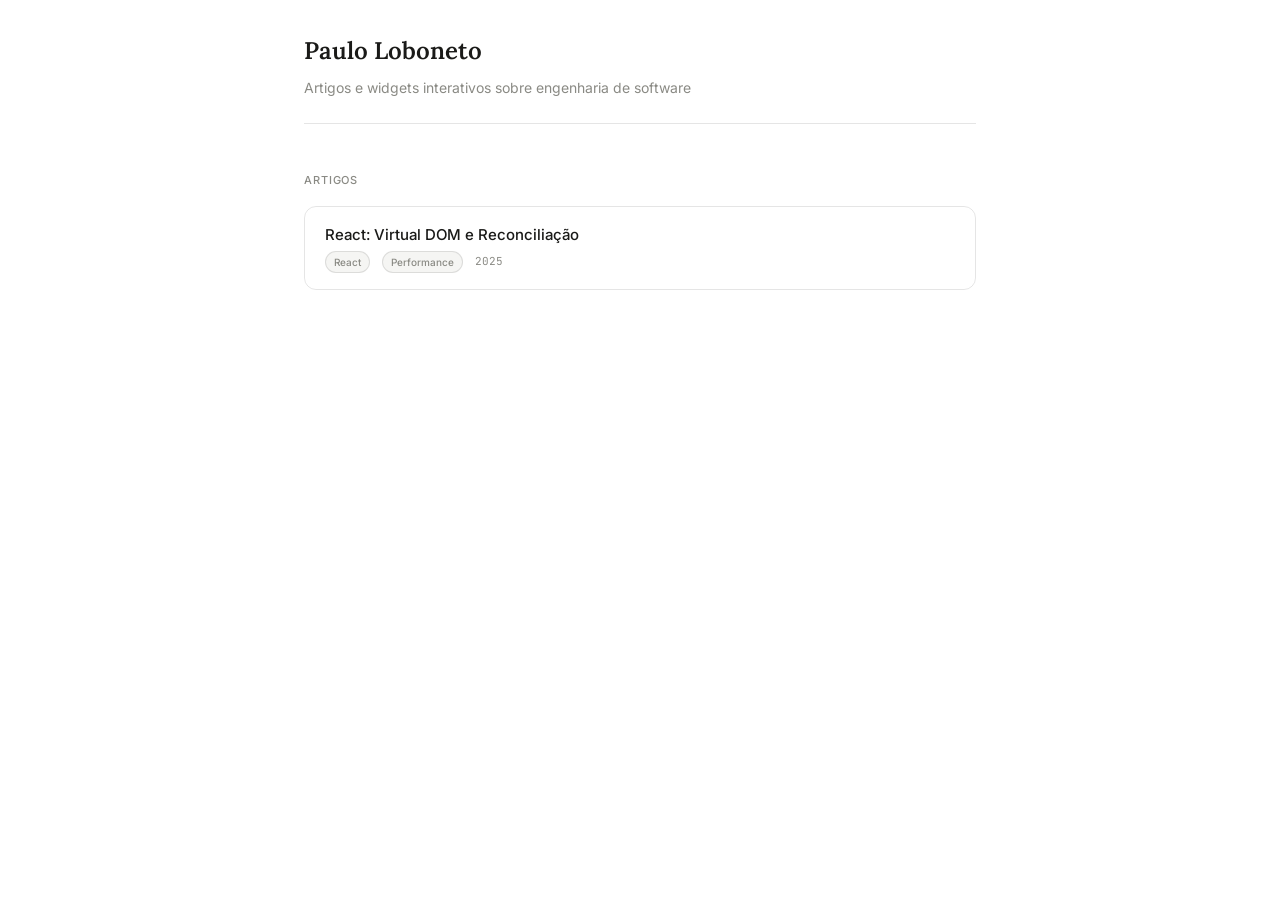
==== index.html @ aae31191 "atualizando widget" ====
<!DOCTYPE html>
<html lang="pt-BR">
<head>
<meta charset="UTF-8">
<meta name="viewport" content="width=device-width, initial-scale=1.0">
<title>Paulo Loboneto</title>
<link rel="preconnect" href="https://fonts.googleapis.com">
<link href="https://fonts.googleapis.com/css2?family=JetBrains+Mono:wght@400;500&family=Inter:wght@400;500&family=Lora:ital,wght@0,400;0,600;1,400&display=swap" rel="stylesheet">
<style>
  :root {
    --bg: #ffffff;
    --bg2: #f5f5f3;
    --bg3: #efefec;
    --text: #1a1a18;
    --text2: #5c5c58;
    --text3: #8a8a84;
    --border: rgba(0,0,0,0.1);
    --info-text: #185fa5;
    --radius: 8px;
    --radius-lg: 12px;
  }
  @media (prefers-color-scheme: dark) {
    :root {
      --bg: #1c1c1a;
      --bg2: #242422;
      --bg3: #2e2e2b;
      --text: #e8e8e2;
      --text2: #a8a8a0;
      --text3: #6a6a62;
      --border: rgba(255,255,255,0.1);
      --info-text: #85b7eb;
    }
  }

  *, *::before, *::after { box-sizing: border-box; margin: 0; padding: 0; }

  body {
    font-family: 'Inter', sans-serif;
    background: var(--bg);
    color: var(--text);
    padding: 2rem 1.5rem 4rem;
    max-width: 720px;
    margin: 0 auto;
    line-height: 1.6;
  }

  header {
    margin-bottom: 3rem;
    padding-bottom: 1.5rem;
    border-bottom: 0.5px solid var(--border);
  }
  header h1 {
    font-family: 'Lora', serif;
    font-size: 24px;
    font-weight: 600;
    margin-bottom: 0.4rem;
  }
  header p {
    font-size: 14px;
    color: var(--text3);
  }

  .section-label {
    font-size: 11px;
    font-weight: 500;
    letter-spacing: 0.08em;
    text-transform: uppercase;
    color: var(--text3);
    margin-bottom: 1rem;
  }

  .article-list {
    display: flex;
    flex-direction: column;
    gap: 2px;
  }

  /* ── To add a new article: copy one <a class="article-card"> block ── */
  .article-card {
    display: block;
    padding: 1rem 1.25rem;
    border-radius: var(--radius-lg);
    border: 0.5px solid var(--border);
    text-decoration: none;
    color: inherit;
    transition: background 0.15s;
  }
  .article-card:hover { background: var(--bg2); }

  .article-card .title {
    font-size: 15px;
    font-weight: 500;
    color: var(--text);
    margin-bottom: 0.25rem;
  }
  .article-card .desc {
    font-size: 13px;
    color: var(--text3);
    margin-bottom: 0.5rem;
  }
  .article-card .meta {
    display: flex;
    gap: 12px;
    align-items: center;
  }
  .article-card .tag {
    font-size: 10px;
    font-weight: 500;
    padding: 2px 8px;
    border-radius: 20px;
    background: var(--bg2);
    color: var(--text3);
    border: 0.5px solid var(--border);
  }
  .article-card .date {
    font-size: 11px;
    color: var(--text3);
    font-family: 'JetBrains Mono', monospace;
  }
</style>
</head>
<body>

<header>
  <h1>Paulo Loboneto</h1>
  <p>Artigos e widgets interativos sobre engenharia de software</p>
</header>

<div class="section-label">Artigos</div>

<div class="article-list">

  <!-- ── ADICIONAR NOVO ARTIGO: copie o bloco abaixo e ajuste href, title, desc, tag e date ── -->

  <a class="article-card" href="articles/virtual-dom-react.html">
    <div class="title">React: Virtual DOM e Reconciliação</div>
    <div class="meta">
      <span class="tag">React</span>
      <span class="tag">Performance</span>
      <span class="date">2025</span>
    </div>
  </a>

</div>

</body>
</html>
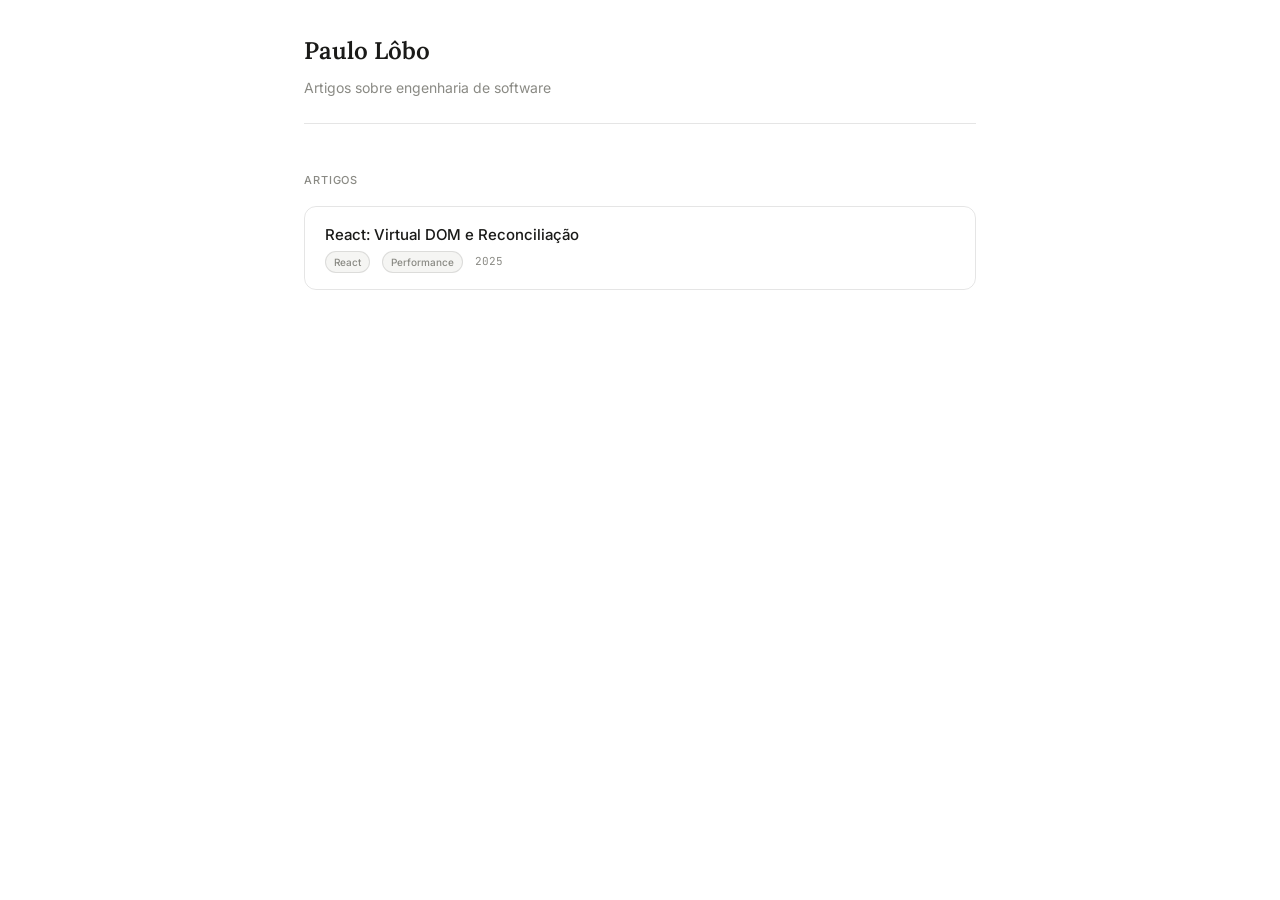
==== commit 410b874e: "Merge branch 'main' of https://github.com/PauloLoboNeto/pauloloboneto.github.io" ====
--- a/index.html
+++ b/index.html
@@ -122,8 +122,8 @@
 <body>
 
 <header>
-  <h1>Paulo Loboneto</h1>
-  <p>Artigos e widgets interativos sobre engenharia de software</p>
+  <h1>Paulo Lôbo</h1>
+  <p>Artigos sobre engenharia de software</p>
 </header>
 
 <div class="section-label">Artigos</div>
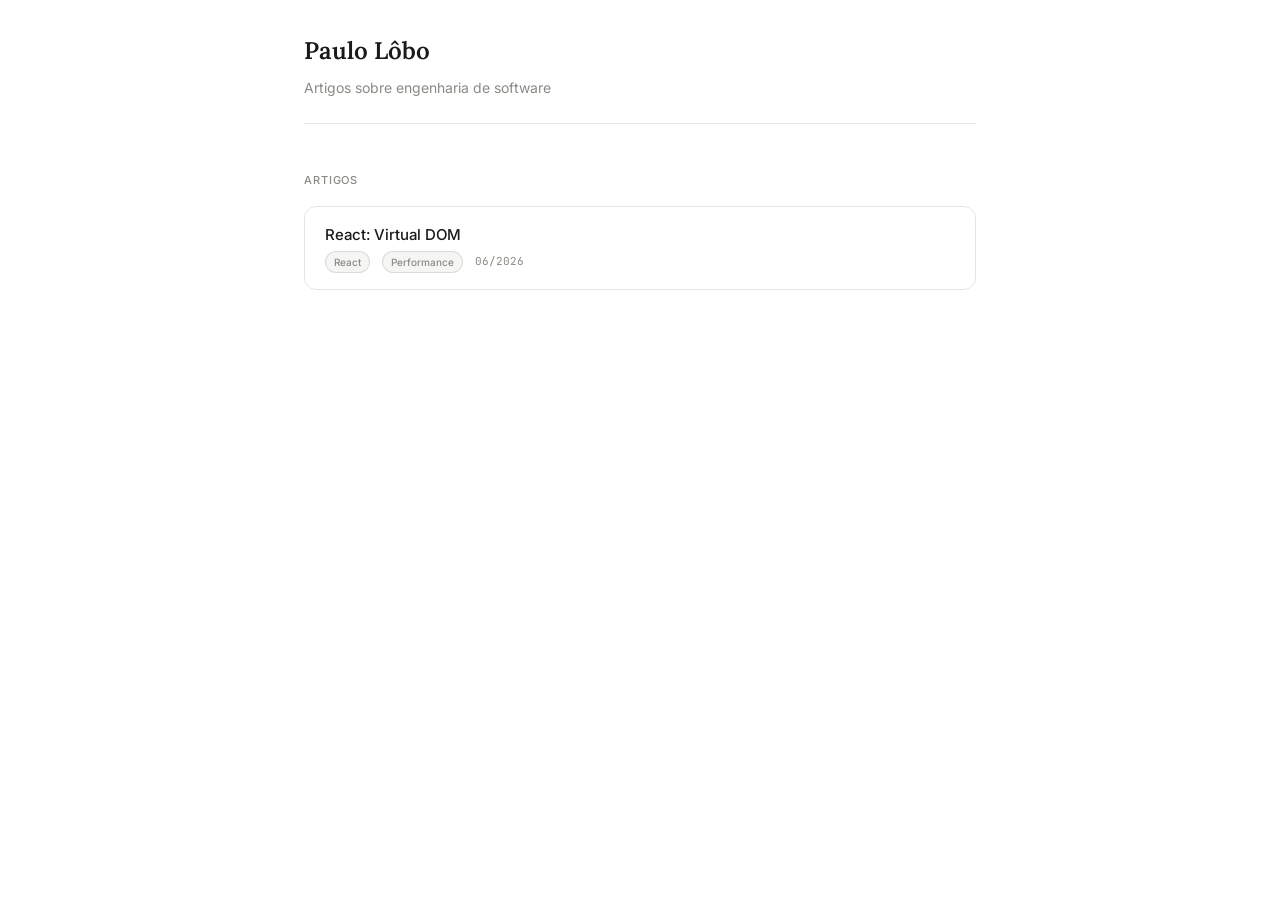
==== commit 55355243: "atualizando artigo com widgets mais coerentes" ====
--- a/index.html
+++ b/index.html
@@ -130,14 +130,12 @@
 
 <div class="article-list">
 
-  <!-- ── ADICIONAR NOVO ARTIGO: copie o bloco abaixo e ajuste href, title, desc, tag e date ── -->
-
   <a class="article-card" href="articles/virtual-dom-react.html">
-    <div class="title">React: Virtual DOM e Reconciliação</div>
+    <div class="title">React: Virtual DOM</div>
     <div class="meta">
       <span class="tag">React</span>
       <span class="tag">Performance</span>
-      <span class="date">2025</span>
+      <span class="date">06/2026</span>
     </div>
   </a>
 
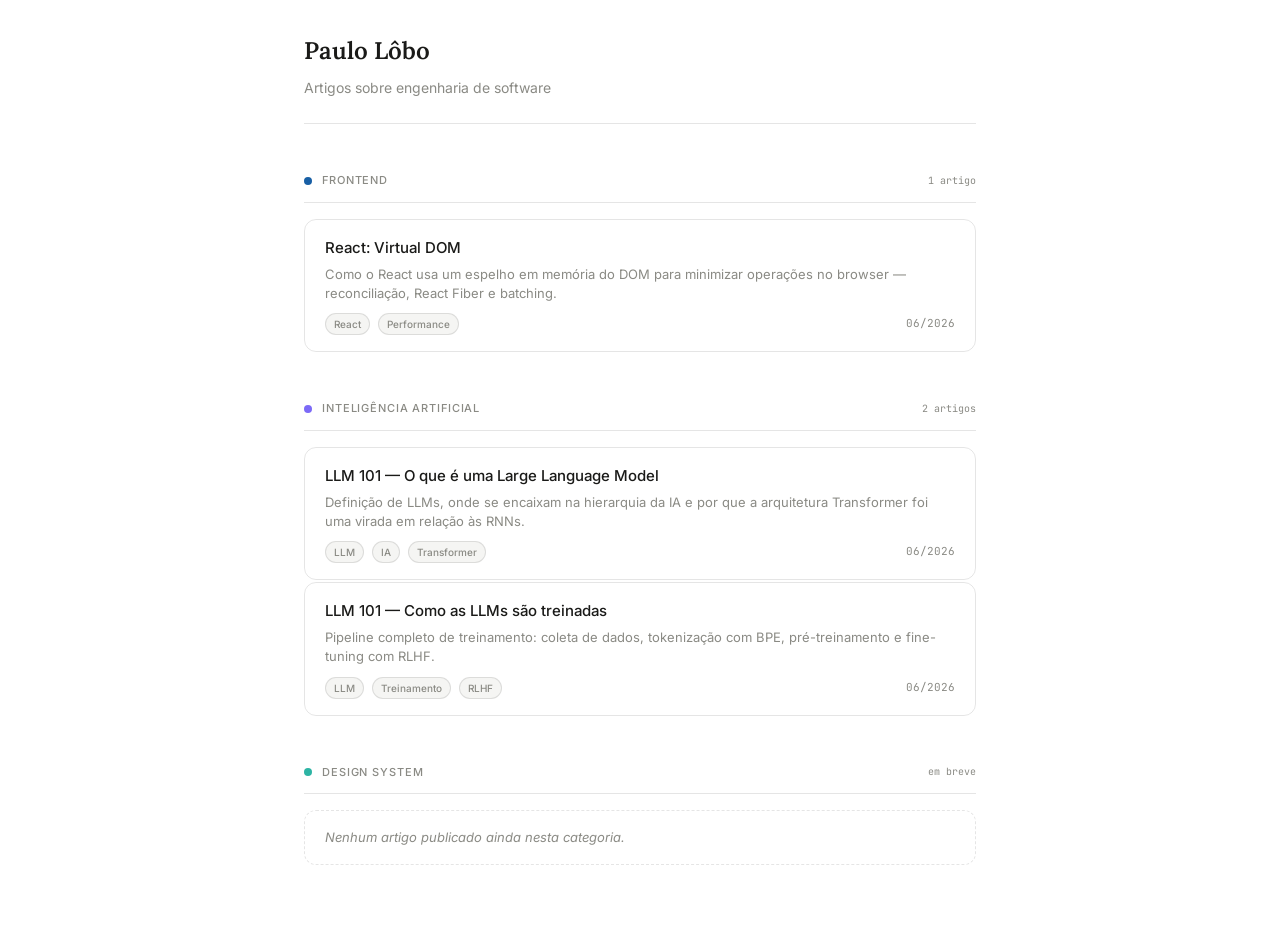
==== commit 7c0c749f: "adicionando analytics" ====
--- a/index.html
+++ b/index.html
@@ -1,145 +1,256 @@
-<!DOCTYPE html>
+<!doctype html>
 <html lang="pt-BR">
-<head>
-<meta charset="UTF-8">
-<meta name="viewport" content="width=device-width, initial-scale=1.0">
-<title>Paulo Loboneto</title>
-<link rel="preconnect" href="https://fonts.googleapis.com">
-<link href="https://fonts.googleapis.com/css2?family=JetBrains+Mono:wght@400;500&family=Inter:wght@400;500&family=Lora:ital,wght@0,400;0,600;1,400&display=swap" rel="stylesheet">
-<style>
-  :root {
-    --bg: #ffffff;
-    --bg2: #f5f5f3;
-    --bg3: #efefec;
-    --text: #1a1a18;
-    --text2: #5c5c58;
-    --text3: #8a8a84;
-    --border: rgba(0,0,0,0.1);
-    --info-text: #185fa5;
-    --radius: 8px;
-    --radius-lg: 12px;
-  }
-  @media (prefers-color-scheme: dark) {
-    :root {
-      --bg: #1c1c1a;
-      --bg2: #242422;
-      --bg3: #2e2e2b;
-      --text: #e8e8e2;
-      --text2: #a8a8a0;
-      --text3: #6a6a62;
-      --border: rgba(255,255,255,0.1);
-      --info-text: #85b7eb;
-    }
-  }
-
-  *, *::before, *::after { box-sizing: border-box; margin: 0; padding: 0; }
-
-  body {
-    font-family: 'Inter', sans-serif;
-    background: var(--bg);
-    color: var(--text);
-    padding: 2rem 1.5rem 4rem;
-    max-width: 720px;
-    margin: 0 auto;
-    line-height: 1.6;
-  }
-
-  header {
-    margin-bottom: 3rem;
-    padding-bottom: 1.5rem;
-    border-bottom: 0.5px solid var(--border);
-  }
-  header h1 {
-    font-family: 'Lora', serif;
-    font-size: 24px;
-    font-weight: 600;
-    margin-bottom: 0.4rem;
-  }
-  header p {
-    font-size: 14px;
-    color: var(--text3);
-  }
-
-  .section-label {
-    font-size: 11px;
-    font-weight: 500;
-    letter-spacing: 0.08em;
-    text-transform: uppercase;
-    color: var(--text3);
-    margin-bottom: 1rem;
-  }
-
-  .article-list {
-    display: flex;
-    flex-direction: column;
-    gap: 2px;
-  }
-
-  /* ── To add a new article: copy one <a class="article-card"> block ── */
-  .article-card {
-    display: block;
-    padding: 1rem 1.25rem;
-    border-radius: var(--radius-lg);
-    border: 0.5px solid var(--border);
-    text-decoration: none;
-    color: inherit;
-    transition: background 0.15s;
-  }
-  .article-card:hover { background: var(--bg2); }
-
-  .article-card .title {
-    font-size: 15px;
-    font-weight: 500;
-    color: var(--text);
-    margin-bottom: 0.25rem;
-  }
-  .article-card .desc {
-    font-size: 13px;
-    color: var(--text3);
-    margin-bottom: 0.5rem;
-  }
-  .article-card .meta {
-    display: flex;
-    gap: 12px;
-    align-items: center;
-  }
-  .article-card .tag {
-    font-size: 10px;
-    font-weight: 500;
-    padding: 2px 8px;
-    border-radius: 20px;
-    background: var(--bg2);
-    color: var(--text3);
-    border: 0.5px solid var(--border);
-  }
-  .article-card .date {
-    font-size: 11px;
-    color: var(--text3);
-    font-family: 'JetBrains Mono', monospace;
-  }
-</style>
-</head>
-<body>
-
-<header>
-  <h1>Paulo Lôbo</h1>
-  <p>Artigos sobre engenharia de software</p>
-</header>
-
-<div class="section-label">Artigos</div>
-
-<div class="article-list">
-
-  <a class="article-card" href="articles/virtual-dom-react.html">
-    <div class="title">React: Virtual DOM</div>
-    <div class="meta">
-      <span class="tag">React</span>
-      <span class="tag">Performance</span>
-      <span class="date">06/2026</span>
+  <head>
+    <!-- Google tag (gtag.js) -->
+    <script
+      async
+      src="https://www.googletagmanager.com/gtag/js?id=G-SM44B38PW8"
+    ></script>
+    <script>
+      window.dataLayer = window.dataLayer || [];
+      function gtag() {
+        dataLayer.push(arguments);
+      }
+      gtag("js", new Date());
+
+      gtag("config", "G-SM44B38PW8");
+    </script>
+    <meta charset="UTF-8" />
+    <meta name="viewport" content="width=device-width, initial-scale=1.0" />
+    <title>Paulo Loboneto</title>
+    <link rel="preconnect" href="https://fonts.googleapis.com" />
+    <link
+      href="https://fonts.googleapis.com/css2?family=JetBrains+Mono:wght@400;500&family=Inter:wght@400;500&family=Lora:ital,wght@0,400;0,600;1,400&display=swap"
+      rel="stylesheet"
+    />
+    <style>
+      :root {
+        --bg: #ffffff;
+        --bg2: #f5f5f3;
+        --bg3: #efefec;
+        --text: #1a1a18;
+        --text2: #5c5c58;
+        --text3: #8a8a84;
+        --border: rgba(0, 0, 0, 0.1);
+        --info-text: #185fa5;
+        --radius: 8px;
+        --radius-lg: 12px;
+      }
+      @media (prefers-color-scheme: dark) {
+        :root {
+          --bg: #1c1c1a;
+          --bg2: #242422;
+          --bg3: #2e2e2b;
+          --text: #e8e8e2;
+          --text2: #a8a8a0;
+          --text3: #6a6a62;
+          --border: rgba(255, 255, 255, 0.1);
+          --info-text: #85b7eb;
+        }
+      }
+
+      *,
+      *::before,
+      *::after {
+        box-sizing: border-box;
+        margin: 0;
+        padding: 0;
+      }
+
+      body {
+        font-family: "Inter", sans-serif;
+        background: var(--bg);
+        color: var(--text);
+        padding: 2rem 1.5rem 4rem;
+        max-width: 720px;
+        margin: 0 auto;
+        line-height: 1.6;
+      }
+
+      header {
+        margin-bottom: 3rem;
+        padding-bottom: 1.5rem;
+        border-bottom: 0.5px solid var(--border);
+      }
+      header h1 {
+        font-family: "Lora", serif;
+        font-size: 24px;
+        font-weight: 600;
+        margin-bottom: 0.4rem;
+      }
+      header p {
+        font-size: 14px;
+        color: var(--text3);
+      }
+
+      .categories {
+        display: flex;
+        flex-direction: column;
+        gap: 3rem;
+      }
+
+      .category-header {
+        display: flex;
+        align-items: center;
+        gap: 10px;
+        margin-bottom: 1rem;
+        padding-bottom: 0.75rem;
+        border-bottom: 0.5px solid var(--border);
+      }
+      .category-dot {
+        width: 8px;
+        height: 8px;
+        border-radius: 50%;
+        flex-shrink: 0;
+      }
+      .category-label {
+        font-size: 11px;
+        font-weight: 500;
+        letter-spacing: 0.08em;
+        text-transform: uppercase;
+        color: var(--text3);
+      }
+      .category-count {
+        font-size: 10px;
+        font-family: "JetBrains Mono", monospace;
+        color: var(--text3);
+        margin-left: auto;
+      }
+
+      .c-frontend .category-dot { background: #185fa5; }
+      .c-ia       .category-dot { background: #7c6af7; }
+      .c-ds       .category-dot { background: #2db4a4; }
+
+      .article-list {
+        display: flex;
+        flex-direction: column;
+        gap: 2px;
+      }
+
+      .article-card {
+        display: block;
+        padding: 1rem 1.25rem;
+        border-radius: var(--radius-lg);
+        border: 0.5px solid var(--border);
+        text-decoration: none;
+        color: inherit;
+        transition: background 0.15s;
+      }
+      .article-card:hover { background: var(--bg2); }
+
+      .article-card .title {
+        font-size: 15px;
+        font-weight: 500;
+        color: var(--text);
+        margin-bottom: 0.3rem;
+      }
+      .article-card .desc {
+        font-size: 13px;
+        color: var(--text3);
+        line-height: 1.5;
+        margin-bottom: 0.6rem;
+      }
+      .article-card .meta {
+        display: flex;
+        gap: 8px;
+        align-items: center;
+        flex-wrap: wrap;
+      }
+      .article-card .tag {
+        font-size: 10px;
+        font-weight: 500;
+        padding: 2px 8px;
+        border-radius: 20px;
+        background: var(--bg2);
+        color: var(--text3);
+        border: 0.5px solid var(--border);
+      }
+      .article-card .date {
+        font-size: 11px;
+        color: var(--text3);
+        font-family: "JetBrains Mono", monospace;
+        margin-left: auto;
+      }
+
+      .empty-state {
+        font-size: 13px;
+        color: var(--text3);
+        padding: 1rem 1.25rem;
+        border: 0.5px dashed var(--border);
+        border-radius: var(--radius-lg);
+        font-style: italic;
+      }
+    </style>
+  </head>
+  <body>
+    <header>
+      <h1>Paulo Lôbo</h1>
+      <p>Artigos sobre engenharia de software</p>
+    </header>
+
+    <div class="categories">
+
+      <!-- FRONTEND -->
+      <div class="c-frontend">
+        <div class="category-header">
+          <span class="category-dot"></span>
+          <span class="category-label">Frontend</span>
+          <span class="category-count">1 artigo</span>
+        </div>
+        <div class="article-list">
+          <a class="article-card" href="articles/virtual-dom-react.html">
+            <div class="title">React: Virtual DOM</div>
+            <div class="desc">Como o React usa um espelho em memória do DOM para minimizar operações no browser — reconciliação, React Fiber e batching.</div>
+            <div class="meta">
+              <span class="tag">React</span>
+              <span class="tag">Performance</span>
+              <span class="date">06/2026</span>
+            </div>
+          </a>
+        </div>
+      </div>
+
+      <!-- IA -->
+      <div class="c-ia">
+        <div class="category-header">
+          <span class="category-dot"></span>
+          <span class="category-label">Inteligência Artificial</span>
+          <span class="category-count">2 artigos</span>
+        </div>
+        <div class="article-list">
+          <a class="article-card" href="articles/IA/llm-101 - o que é uma LLM.html">
+            <div class="title">LLM 101 — O que é uma Large Language Model</div>
+            <div class="desc">Definição de LLMs, onde se encaixam na hierarquia da IA e por que a arquitetura Transformer foi uma virada em relação às RNNs.</div>
+            <div class="meta">
+              <span class="tag">LLM</span>
+              <span class="tag">IA</span>
+              <span class="tag">Transformer</span>
+              <span class="date">06/2026</span>
+            </div>
+          </a>
+          <a class="article-card" href="articles/IA/llm-101 - como sao treinadas.html">
+            <div class="title">LLM 101 — Como as LLMs são treinadas</div>
+            <div class="desc">Pipeline completo de treinamento: coleta de dados, tokenização com BPE, pré-treinamento e fine-tuning com RLHF.</div>
+            <div class="meta">
+              <span class="tag">LLM</span>
+              <span class="tag">Treinamento</span>
+              <span class="tag">RLHF</span>
+              <span class="date">06/2026</span>
+            </div>
+          </a>
+        </div>
+      </div>
+
+      <!-- DESIGN SYSTEM -->
+      <div class="c-ds">
+        <div class="category-header">
+          <span class="category-dot"></span>
+          <span class="category-label">Design System</span>
+          <span class="category-count">em breve</span>
+        </div>
+        <div class="empty-state">Nenhum artigo publicado ainda nesta categoria.</div>
+      </div>
+
     </div>
-  </a>
-
-</div>
-
-</body>
+  </body>
 </html>
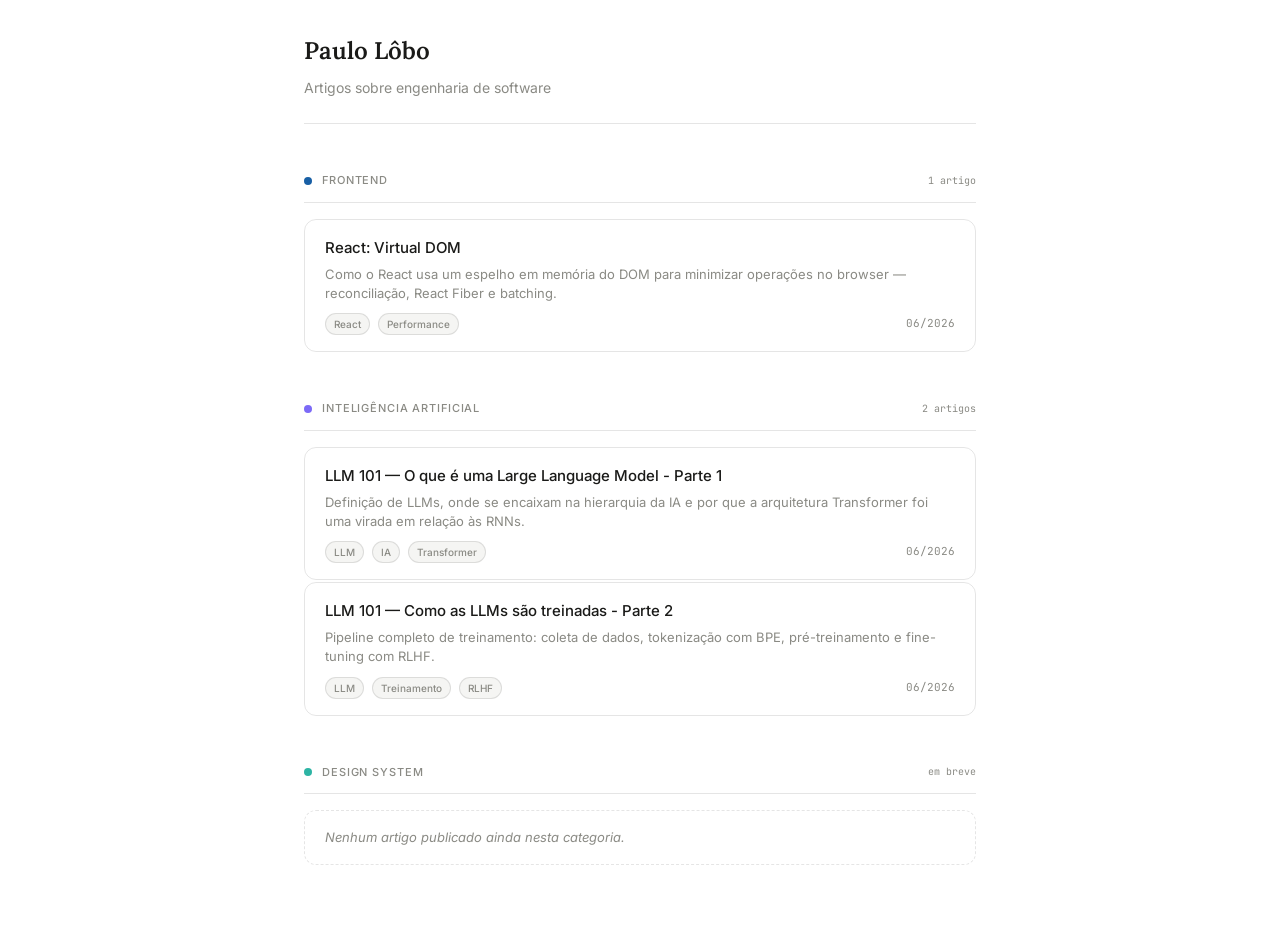
==== commit 321eddc4: "adicionando analytics" ====
--- a/index.html
+++ b/index.html
@@ -219,7 +219,7 @@
         </div>
         <div class="article-list">
           <a class="article-card" href="articles/IA/llm-101 - o que é uma LLM.html">
-            <div class="title">LLM 101 — O que é uma Large Language Model</div>
+            <div class="title">LLM 101 — O que é uma Large Language Model - Parte 1</div>
             <div class="desc">Definição de LLMs, onde se encaixam na hierarquia da IA e por que a arquitetura Transformer foi uma virada em relação às RNNs.</div>
             <div class="meta">
               <span class="tag">LLM</span>
@@ -229,7 +229,7 @@
             </div>
           </a>
           <a class="article-card" href="articles/IA/llm-101 - como sao treinadas.html">
-            <div class="title">LLM 101 — Como as LLMs são treinadas</div>
+            <div class="title">LLM 101 — Como as LLMs são treinadas - Parte 2</div>
             <div class="desc">Pipeline completo de treinamento: coleta de dados, tokenização com BPE, pré-treinamento e fine-tuning com RLHF.</div>
             <div class="meta">
               <span class="tag">LLM</span>
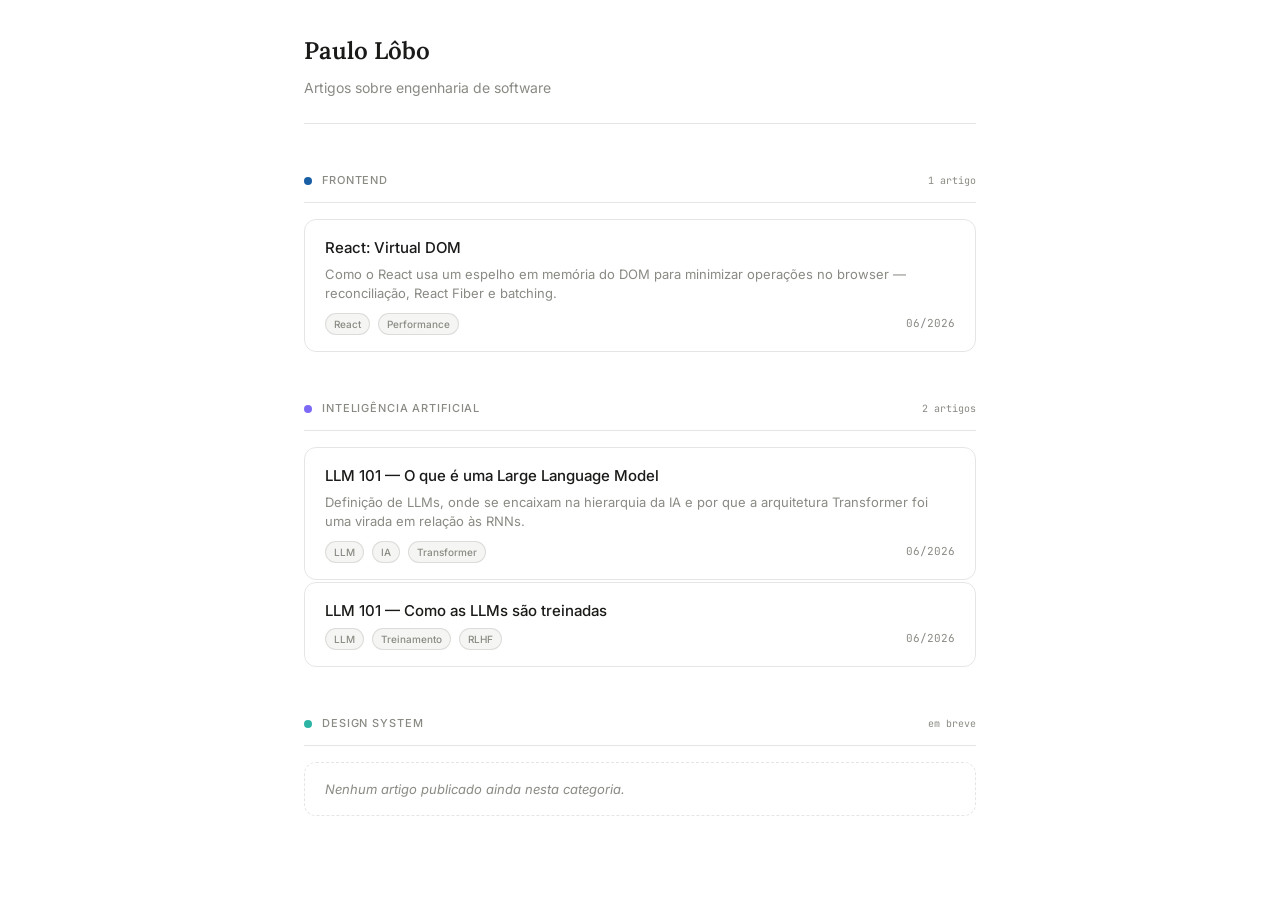
==== commit 65c1da37: "atualizando com novo artigo" ====
--- a/index.html
+++ b/index.html
@@ -198,7 +198,7 @@
           <span class="category-count">1 artigo</span>
         </div>
         <div class="article-list">
-          <a class="article-card" href="articles/virtual-dom-react.html">
+          <a class="article-card" href="articles/Frontend/React/virtual-dom-react.html">
             <div class="title">React: Virtual DOM</div>
             <div class="desc">Como o React usa um espelho em memória do DOM para minimizar operações no browser — reconciliação, React Fiber e batching.</div>
             <div class="meta">
@@ -219,7 +219,7 @@
         </div>
         <div class="article-list">
           <a class="article-card" href="articles/IA/llm-101 - o que é uma LLM.html">
-            <div class="title">LLM 101 — O que é uma Large Language Model - Parte 1</div>
+            <div class="title">LLM 101 — O que é uma Large Language Model</div>
             <div class="desc">Definição de LLMs, onde se encaixam na hierarquia da IA e por que a arquitetura Transformer foi uma virada em relação às RNNs.</div>
             <div class="meta">
               <span class="tag">LLM</span>
@@ -229,8 +229,7 @@
             </div>
           </a>
           <a class="article-card" href="articles/IA/llm-101 - como sao treinadas.html">
-            <div class="title">LLM 101 — Como as LLMs são treinadas - Parte 2</div>
-            <div class="desc">Pipeline completo de treinamento: coleta de dados, tokenização com BPE, pré-treinamento e fine-tuning com RLHF.</div>
+            <div class="title">LLM 101 — Como as LLMs são treinadas</div>
             <div class="meta">
               <span class="tag">LLM</span>
               <span class="tag">Treinamento</span>
